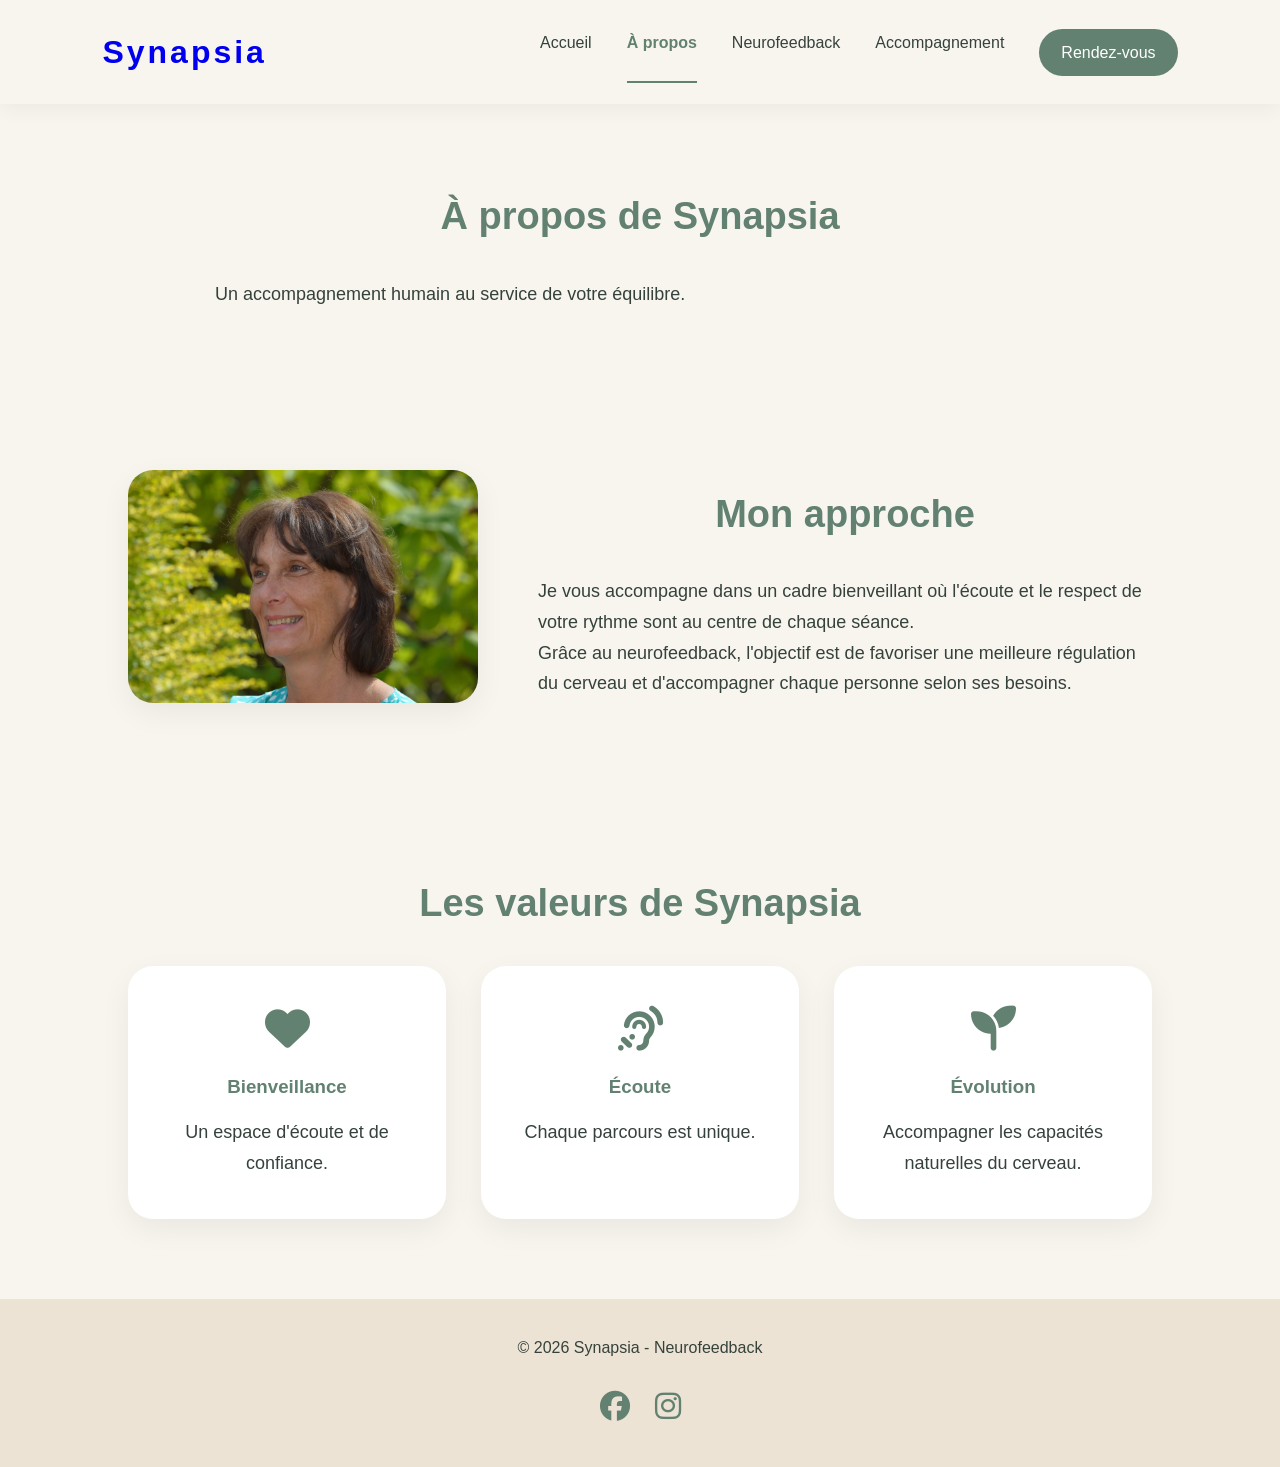
==== a-propos.html @ 9efbee6c "Premier commit" ====
<!DOCTYPE html>
<html lang="fr">

<head>

<meta charset="UTF-8">
<meta name="viewport" content="width=device-width, initial-scale=1.0">

<title>À propos - Synapsia</title>

<link rel="stylesheet" href="css/style.css">

<link rel="stylesheet" href="https://cdnjs.cloudflare.com/ajax/libs/font-awesome/6.5.2/css/all.min.css">

</head>


<body>


<header>

<h1>
    <a href="index.html">Synapsia</a>
</h1>

<button class="menu-toggle" id="menu-toggle">
☰
</button>


<nav id="menu">

<a href="index.html">Accueil</a>

<a class="active" href="a-propos.html">À propos</a>

<a href="neurofeedback.html">Neurofeedback</a>

<a href="accompagnement.html">Accompagnement</a>

<a href="rendez-vous.html">Rendez-vous</a>

</nav>

</header>



<section class="hero-small">

<h2>À propos de Synapsia</h2>

<p>
Un accompagnement humain au service de votre équilibre.
</p>

</section>



<section class="about-container">


<div class="about-photo">

    <img src="images/maman.jpg"
         alt="Portrait de la fondatrice de Synapsia">

</div>



<div class="about-text">

<h2>Mon approche</h2>


<p>

Je vous accompagne dans un cadre bienveillant
où l'écoute et le respect de votre rythme sont au centre
de chaque séance.

</p>


<p>

Grâce au neurofeedback, l'objectif est de favoriser
une meilleure régulation du cerveau et d'accompagner
chaque personne selon ses besoins.

</p>


</div>


</section>




<section>

<h2>Les valeurs de Synapsia</h2>


<div class="cards">


<div class="card">

<i class="fa-solid fa-heart"></i>

<h3>Bienveillance</h3>

<p>
Un espace d'écoute et de confiance.
</p>

</div>



<div class="card">

<i class="fa-solid fa-ear-listen"></i>

<h3>Écoute</h3>

<p>
Chaque parcours est unique.
</p>

</div>



<div class="card">

<i class="fa-solid fa-seedling"></i>

<h3>Évolution</h3>

<p>
Accompagner les capacités naturelles du cerveau.
</p>

</div>


</div>


</section>



<footer>

    <p>© 2026 Synapsia - Neurofeedback</p>

    <div class="socials">

        <a href="https://www.facebook.com/profile.php?id=100007259353514&locale=fr_FR" target="_blank">
            <i class="fa-brands fa-facebook"></i>
        </a>


        <a href="https://www.instagram.com/" target="_blank">
            <i class="fa-brands fa-instagram"></i>
        </a>

    </div>

</footer>


<script src="js/script.js"></script>


</body>

</html>
---- css/style.css ----
/* =================================
   SYNAPSIA - STYLE GLOBAL
   Neurofeedback & Bien-être
================================= */


/* RESET */

* {
    margin: 0;
    padding: 0;
    box-sizing: border-box;
}


/* VARIABLES */

:root {

    --sauge: #A7C4B5;
    --sauge-fonce: #628171;

    --creme: #F8F5EF;
    --beige: #EDE3D5;

    --bleu-doux: #B8CED8;

    --texte: #35423B;

    --blanc: #FFFFFF;

    --ombre:
    0 10px 30px rgba(0,0,0,0.06);

}



/* GENERAL */

html {
    scroll-behavior: smooth;
}


body {

    font-family:
    "Segoe UI",
    Arial,
    sans-serif;

    background:var(--creme);

    color:var(--texte);

    line-height:1.7;

}



a {
    text-decoration:none;
}



/* =================================
   HEADER / MENU
================================= */


header {

    background:
    rgba(248,245,239,0.95);

    padding:
    25px 8%;

    display:flex;

    justify-content:space-between;

    align-items:center;

    position:sticky;

    top:0;

    z-index:100;

    box-shadow:
    0 5px 20px rgba(0,0,0,.05);

}



header h1 {

    font-size:32px;

    font-weight:600;

    letter-spacing:3px;

    color:var(--sauge-fonce);

}




nav {

    display:flex;

    gap:35px;

}



nav a {

    color:var(--texte);

    font-size:16px;

    position:relative;

    transition:.3s;

}



nav a::after {

    content:"";

    position:absolute;

    left:0;

    bottom:-7px;

    width:0;

    height:2px;

    background:var(--sauge-fonce);

    transition:.3s;

}



nav a:hover,

nav a.active {

    color:var(--sauge-fonce);

    font-weight:600;

}



nav a:hover::after,

nav a.active::after {

    width:100%;

}


/* bouton rendez-vous */

nav a:last-child {

    background:var(--sauge-fonce);

    color:white;

    padding:10px 22px;

    border-radius:30px;

}


nav a:last-child:hover {

    color:white;

}



/* =================================
   HERO
================================= */


.hero {

    min-height:80vh;

    display:flex;

    flex-direction:column;

    justify-content:center;

    align-items:center;

    text-align:center;

    padding:60px 15%;

    background:

    linear-gradient(
        rgba(248,245,239,.85),
        rgba(248,245,239,.85)
    ),
    url("../images/cerveau.jpg");

    background-size:cover;

    background-position:center;

}



.hero h2 {

    font-size:55px;

    font-weight:400;

    color:var(--sauge-fonce);

    margin-bottom:25px;

}



.hero p {

    max-width:750px;

    font-size:20px;

}
/*==============================
SLIDER
==============================*/

.hero{

    position:relative;

    overflow:hidden;

    min-height:80vh;

}


.slider{

    position:absolute;

    width:100%;

    height:100%;

    top:0;

    left:0;

}


.slide{

    position:absolute;

    width:100%;

    height:100%;

    object-fit:cover;

    opacity:0;

    transition:opacity 2s ease;

}


.slide.active{

    opacity:1;

}



.hero::before{

    content:"";

    position:absolute;

    inset:0;

    background:rgba(248,245,239,.55);

    z-index:1;

}



.hero-content{

    position:relative;

    z-index:2;

    display:flex;

    flex-direction:column;

    justify-content:center;

    align-items:center;

    text-align:center;

    min-height:80vh;

    padding:0 10%;

}



/* =================================
   BOUTONS
================================= */


.btn {

    display:inline-block;

    margin-top:35px;

    padding:16px 40px;

    border-radius:50px;

    background:var(--sauge-fonce);

    color:white;

    transition:.3s;

}



.btn:hover {

    background:var(--sauge);

    transform:translateY(-4px);

}



/* =================================
   SECTIONS
================================= */


section {

    padding:80px 10%;

}



section h2 {

    text-align:center;

    font-size:38px;

    color:var(--sauge-fonce);

    margin-bottom:30px;

}



section p {

    max-width:850px;

    margin:auto;

    font-size:18px;

}



/* =================================
   CARTES
================================= */


.cards {

    display:grid;

    grid-template-columns:
    repeat(auto-fit,minmax(260px,1fr));

    gap:35px;

}



.card {

    background:white;

    padding:40px 30px;

    border-radius:25px;

    text-align:center;

    box-shadow:var(--ombre);

    transition:.3s;

}



.card:hover {

    transform:translateY(-10px);

}



.card i {

    font-size:45px;

    color:var(--sauge-fonce);

    margin-bottom:20px;

}



.card h3 {

    color:var(--sauge-fonce);

    margin-bottom:15px;

}



/* =================================
   PAGE A PROPOS
================================= */


.about-container {

    display:flex;

    align-items:center;

    gap:60px;

}



.about-photo img {

    width:350px;

    border-radius:25px;

    box-shadow:var(--ombre);

}



.about-text {

    flex:1;

}



/* =================================
   CTA
================================= */


.cta {

    text-align:center;

    background:var(--beige);

}



/* =================================
   FOOTER
================================= */


footer {

    background:var(--beige);

    text-align:center;

    padding:35px;

}



/* RESEAUX */

.socials {

    margin-top:20px;

    display:flex;

    justify-content:center;

    gap:25px;

}



.socials a {

    font-size:30px;

    color:var(--sauge-fonce);

    transition:.3s;

}



.socials a:hover {

    transform:translateY(-5px);

    color:var(--bleu-doux);

}



/* =================================
   MENU BURGER
================================= */


.menu-toggle {

    display:none;

    background:none;

    border:none;

    font-size:30px;

    color:var(--sauge-fonce);

    cursor:pointer;

}
.form-section {
    max-width:700px;
    margin:auto;
}


.contact-form {

    background:white;

    padding:40px;

    border-radius:25px;

    box-shadow:var(--ombre);

}


.contact-form label {

    display:block;

    margin-top:20px;

    margin-bottom:8px;

    font-weight:600;

}


.contact-form input,
.contact-form textarea {

    width:100%;

    padding:15px;

    border-radius:15px;

    border:1px solid #ddd;

    font-size:16px;

}


.contact-form textarea {

    resize:none;

}


.faq {

    display:flex;

    flex-direction:column;

    gap:25px;

}



/* =================================
   MOBILE
================================= */


@media screen and (max-width:768px){


header {

    flex-wrap:wrap;

}



.menu-toggle {

    display:block;

}



nav {

    display:none;

    width:100%;

    flex-direction:column;

    gap:20px;

    margin-top:25px;

}



nav.active {

    display:flex;

}



.hero h2 {

    font-size:36px;

}



.hero {

    padding:50px 8%;

}



.about-container {

    flex-direction:column;

    text-align:center;

}



.about-photo img {

    width:100%;

    max-width:320px;

}


}
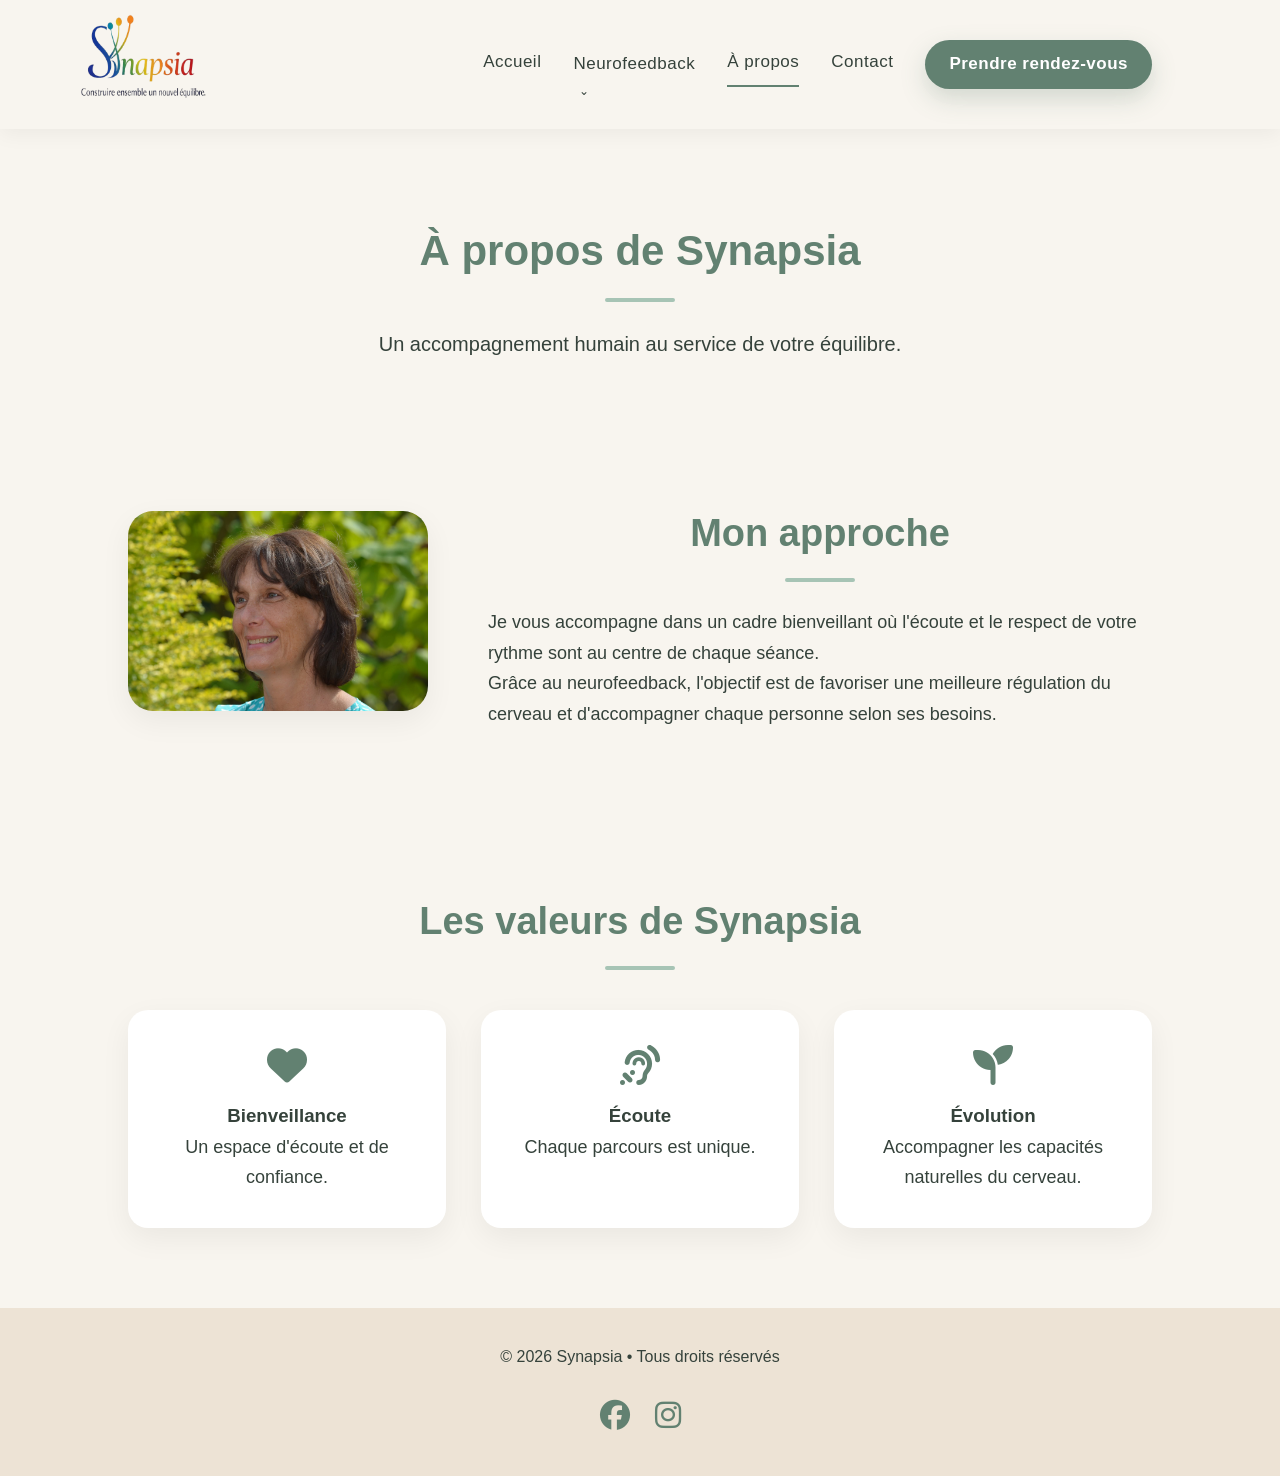
==== commit c5e8ef99: "Mise à jour Synapsia" ====
--- a/a-propos.html
+++ b/a-propos.html
@@ -20,28 +20,40 @@
 
 <header>
 
-<h1>
-    <a href="index.html">Synapsia</a>
+<h1 class="logo">
+    <a href="index.html">
+       <img src = "images/logo_Synapsia.png" alt="synapsia">
+    </a>
 </h1>
+
 
 <button class="menu-toggle" id="menu-toggle">
 ☰
 </button>
 
 
-<nav id="menu">
-
-<a href="index.html">Accueil</a>
-
-<a class="active" href="a-propos.html">À propos</a>
-
-<a href="neurofeedback.html">Neurofeedback</a>
-
-<a href="accompagnement.html">Accompagnement</a>
-
-<a href="rendez-vous.html">Rendez-vous</a>
+ <nav id="menu">
+
+    <a  href="index.html">Accueil</a>
+
+    <div class="dropdown">
+        <a href="neurofeedback.html">Neurofeedback</a>
+
+        <div class="dropdown-content">
+            <a href="neurofeedback.html#definition">Qu'est-ce que le neurofeedback ?</a>
+            <a href="neurofeedback.html#pourqui">Pour qui ?</a>
+            <a href="neurofeedback.html#seance">Déroulement d'une séance</a>
+            <a href="neurofeedback.html#faq">FAQ</a>
+        </div>
+    </div>
+
+    <a class="active" href="a-propos.html">À propos</a>
+    <a href="contact.html">Contact</a>
+
+    <a href="rendez-vous.html">Prendre rendez-vous</a>
 
 </nav>
+
 
 </header>
 
@@ -160,24 +172,27 @@
 
 <footer>
 
-    <p>© 2026 Synapsia - Neurofeedback</p>
+    <p>© 2026 Synapsia • Tous droits réservés</p>
 
     <div class="socials">
 
         <a href="https://www.facebook.com/profile.php?id=100007259353514&locale=fr_FR" target="_blank">
+
             <i class="fa-brands fa-facebook"></i>
+
         </a>
 
 
         <a href="https://www.instagram.com/" target="_blank">
+
             <i class="fa-brands fa-instagram"></i>
+
         </a>
 
     </div>
 
 </footer>
 
-
 <script src="js/script.js"></script>
 
 
--- a/css/style.css
+++ b/css/style.css
@@ -1,10 +1,6 @@
 /* =================================
    SYNAPSIA - STYLE GLOBAL
-   Neurofeedback & Bien-être
-================================= */
-
-
-/* RESET */
+================================= */
 
 * {
     margin: 0;
@@ -12,765 +8,617 @@
     box-sizing: border-box;
 }
 
-
-/* VARIABLES */
-
 :root {
-
     --sauge: #A7C4B5;
     --sauge-fonce: #628171;
-
     --creme: #F8F5EF;
     --beige: #EDE3D5;
-
     --bleu-doux: #B8CED8;
-
     --texte: #35423B;
-
     --blanc: #FFFFFF;
-
-    --ombre:
-    0 10px 30px rgba(0,0,0,0.06);
-
-}
-
-
-
-/* GENERAL */
-
-html {
-    scroll-behavior: smooth;
-}
-
+    --ombre: 0 10px 30px rgba(0,0,0,0.06);
+}
 
 body {
-
-    font-family:
-    "Segoe UI",
-    Arial,
-    sans-serif;
-
-    background:var(--creme);
-
-    color:var(--texte);
-
-    line-height:1.7;
-
-}
-
-
+    font-family: "Segoe UI", Arial, sans-serif;
+    background: var(--creme);
+    color: var(--texte);
+    line-height: 1.7;
+}
 
 a {
-    text-decoration:none;
-}
-
-
-
-/* =================================
-   HEADER / MENU
-================================= */
-
+    text-decoration: none;
+    color: inherit;
+}
+
+/* =================================
+   HEADER / MENU — CLEAN
+================================= */
 
 header {
-
-    background:
-    rgba(248,245,239,0.95);
-
-    padding:
-    25px 8%;
-
-    display:flex;
-
-    justify-content:space-between;
-
-    align-items:center;
-
-    position:sticky;
-
-    top:0;
-
-    z-index:100;
-
-    box-shadow:
-    0 5px 20px rgba(0,0,0,.05);
-
-}
-
-
-
-header h1 {
-
-    font-size:32px;
-
-    font-weight:600;
-
-    letter-spacing:3px;
-
-    color:var(--sauge-fonce);
-
-}
-
-
-
-
+    background: rgba(248,245,239,0.95);
+    backdrop-filter: blur(12px);
+   padding: 14px 10% 14px 6%;
+    display: flex;
+    justify-content: space-between;
+    align-items: center;
+
+    position: fixed;
+    top: 0;
+    left: 0;
+    width: 100%;
+
+    z-index: 1000;
+    box-shadow: 0 5px 20px rgba(0,0,0,.05);
+
+    transition: transform 0.35s ease;
+}
+
+/* Cache le header lors du scroll vers le bas */
+header.hide {
+    transform: translateY(-100%);
+}
+
+.logo img {
+    width: 130px;
+}
+
+/* Empêche le contenu d'être caché sous le header */
+body {
+    font-family: "Segoe UI", Arial, sans-serif;
+    background: var(--creme);
+    color: var(--texte);
+    line-height: 1.7;
+
+    padding-top: 95px;
+}
+
+/* MENU DESKTOP */
 nav {
-
-    display:flex;
-
-    gap:35px;
-
-}
-
-
+    display: flex;
+    gap: 32px;
+    align-items: center;
+}
 
 nav a {
-
-    color:var(--texte);
-
-    font-size:16px;
-
-    position:relative;
-
-    transition:.3s;
-
-}
-
-
+    font-size: 17px;
+    letter-spacing: 0.5px;
+    position: relative;
+    padding-bottom: 4px;
+    transition: .3s;
+}
 
 nav a::after {
-
-    content:"";
-
-    position:absolute;
-
-    left:0;
-
-    bottom:-7px;
-
-    width:0;
-
-    height:2px;
-
-    background:var(--sauge-fonce);
-
-    transition:.3s;
-
-}
-
-
-
-nav a:hover,
-
-nav a.active {
-
-    color:var(--sauge-fonce);
-
-    font-weight:600;
-
-}
-
-
+    content: "";
+    position: absolute;
+    left: 0;
+    bottom: -6px;
+    width: 0;
+    height: 2px;
+    background: var(--sauge-fonce);
+    transition: .3s;
+}
 
 nav a:hover::after,
-
 nav a.active::after {
-
-    width:100%;
-
-}
-
-
-/* bouton rendez-vous */
-
-nav a:last-child {
-
-    background:var(--sauge-fonce);
-
-    color:white;
-
-    padding:10px 22px;
-
-    border-radius:30px;
-
-}
-
-
-nav a:last-child:hover {
-
-    color:white;
-
-}
-
-
+    width: 100%;
+}
+
+/* BOUTON RDV */
+nav > a:last-child {
+    background: var(--sauge-fonce);
+    color: white;
+    padding: 10px 24px;
+    border-radius: 40px;
+    font-weight: 600;
+    box-shadow: 0 10px 25px rgba(98,129,113,.25);
+}
+
+nav > a:last-child:hover {
+    background: var(--sauge);
+}
+
+/* DROPDOWN DESKTOP */
+.dropdown {
+    position: relative;
+}
+
+.dropdown > a::after {
+    content: "⌄";
+    font-size: 12px;
+    margin-left: 6px;
+}
+
+.dropdown-content {
+    position: absolute;
+    top: 120%;
+    left: 50%;
+    transform: translateX(-50%);
+    background: white;
+    border-radius: 20px;
+    box-shadow: 0 15px 40px rgba(0,0,0,.12);
+    padding: 10px;
+    min-width: 240px;
+    opacity: 0;
+    visibility: hidden;
+    transition: .3s;
+}
+
+.dropdown:hover .dropdown-content {
+    opacity: 1;
+    visibility: visible;
+}
+
+.dropdown-content a {
+    display: block;
+    padding: 12px 16px;
+    border-radius: 12px;
+    transition: .3s;
+}
+
+.dropdown-content a:hover {
+    background: var(--creme);
+    color: var(--sauge-fonce);
+}
+
+/* =================================
+   MENU BURGER — CLEAN
+================================= */
+
+.menu-toggle {
+    display: none;
+    background: none;
+    border: none;
+    font-size: 32px;
+    color: var(--sauge-fonce);
+    cursor: pointer;
+}
 
 /* =================================
    HERO
 ================================= */
 
-
 .hero {
-
-    min-height:80vh;
-
-    display:flex;
-
-    flex-direction:column;
-
-    justify-content:center;
-
-    align-items:center;
-
-    text-align:center;
-
-    padding:60px 15%;
-
-    background:
-
-    linear-gradient(
-        rgba(248,245,239,.85),
-        rgba(248,245,239,.85)
-    ),
-    url("../images/cerveau.jpg");
-
-    background-size:cover;
-
-    background-position:center;
-
-}
-
+    position: relative;
+    min-height: 100vh;
+    display: flex;
+    justify-content: center;
+    align-items: center;
+    text-align: center;
+}
+
+.hero-bg {
+    position: absolute;
+    inset: 0;
+    width: 100%;
+    height: 100%;
+    object-fit: cover;
+}
+
+.hero-content {
+    position: relative;
+    z-index: 2;
+    max-width: 900px;
+
+    /* OPTION 2 — Fond semi-transparent premium */
+    background: rgba(255,255,255,0.6);
+    padding: 30px;
+    border-radius: 20px;
+    backdrop-filter: blur(4px);
+}
 
 
 .hero h2 {
-
-    font-size:55px;
-
-    font-weight:400;
-
-    color:var(--sauge-fonce);
-
-    margin-bottom:25px;
-
-}
-
-
+    font-size: clamp(2.5rem, 6vw, 4.5rem);
+    color: var(--sauge-fonce);
+    margin-bottom: 20px;
+}
 
 .hero p {
-
-    max-width:750px;
-
-    font-size:20px;
-
-}
-/*==============================
-SLIDER
-==============================*/
-
-.hero{
-
-    position:relative;
-
-    overflow:hidden;
-
-    min-height:80vh;
-
-}
-
-
-.slider{
-
-    position:absolute;
-
-    width:100%;
-
-    height:100%;
-
-    top:0;
-
-    left:0;
-
-}
-
-
-.slide{
-
-    position:absolute;
-
-    width:100%;
-
-    height:100%;
-
-    object-fit:cover;
-
-    opacity:0;
-
-    transition:opacity 2s ease;
-
-}
-
-
-.slide.active{
-
-    opacity:1;
-
-}
-
-
-
-.hero::before{
-
-    content:"";
-
-    position:absolute;
-
-    inset:0;
-
-    background:rgba(248,245,239,.55);
-
-    z-index:1;
-
-}
-
-
-
-.hero-content{
-
-    position:relative;
-
-    z-index:2;
-
-    display:flex;
-
-    flex-direction:column;
-
-    justify-content:center;
-
-    align-items:center;
-
-    text-align:center;
-
-    min-height:80vh;
-
-    padding:0 10%;
-
-}
-
-
+    font-size: 20px;
+    max-width: 700px;
+    margin: auto;
+}
+
+/* =================================
+   HERO SMALL (À propos)
+================================= */
+
+.hero-small {
+    text-align: center;
+    padding: 120px 10% 60px;
+}
+
+.hero-small h2 {
+    font-size: 42px;
+    color: var(--sauge-fonce);
+}
+
+.hero-small p {
+    font-size: 20px;
+    margin-top: 10px;
+}
 
 /* =================================
    BOUTONS
 ================================= */
 
-
 .btn {
-
-    display:inline-block;
-
-    margin-top:35px;
-
-    padding:16px 40px;
-
-    border-radius:50px;
-
-    background:var(--sauge-fonce);
-
-    color:white;
-
-    transition:.3s;
-
-}
-
-
+    display: inline-block;
+    margin-top: 30px;
+    padding: 14px 36px;
+    background: var(--sauge-fonce);
+    color: white;
+    border-radius: 40px;
+    font-weight: 600;
+    transition: .3s;
+}
 
 .btn:hover {
-
-    background:var(--sauge);
-
-    transform:translateY(-4px);
-
-}
-
-
+    background: var(--sauge);
+    transform: translateY(-3px);
+}
 
 /* =================================
    SECTIONS
 ================================= */
 
-
 section {
-
-    padding:80px 10%;
-
-}
-
-
+    padding: 80px 10%;
+}
 
 section h2 {
-
-    text-align:center;
-
-    font-size:38px;
-
-    color:var(--sauge-fonce);
-
-    margin-bottom:30px;
-
-}
-
-
+    text-align: center;
+    font-size: 38px;
+    color: var(--sauge-fonce);
+    margin-bottom: 25px;
+}
+
+section h2::after {
+    content: "";
+    display: block;
+    width: 70px;
+    height: 4px;
+    background: var(--sauge);
+    margin: 12px auto 0;
+    border-radius: 20px;
+}
 
 section p {
-
-    max-width:850px;
-
-    margin:auto;
-
-    font-size:18px;
-
-}
-
-
-
-/* =================================
-   CARTES
-================================= */
-
+    max-width: 850px;
+    margin: auto;
+    font-size: 18px;
+}
+
+/* =================================
+   ABOUT PAGE
+================================= */
+
+.about-container {
+    display: flex;
+    align-items: center;
+    gap: 60px;
+    justify-content: center;
+}
+
+.about-photo img {
+    width: 300px;
+    border-radius: 25px;
+    box-shadow: var(--ombre);
+    object-fit: cover;
+}
+
+.about-text {
+    flex: 1;
+}
+
+/* =================================
+   CARDS (global)
+================================= */
 
 .cards {
-
-    display:grid;
-
-    grid-template-columns:
-    repeat(auto-fit,minmax(260px,1fr));
-
-    gap:35px;
-
-}
-
+    display: grid;
+    grid-template-columns: repeat(auto-fit, minmax(260px, 1fr));
+    gap: 35px;
+    margin-top: 40px;
+}
+/* =================================
+   CTA (Accueil) — Centrage du bouton
+================================= */
+
+.cta {
+    text-align: center;        /* centre le texte + le bouton */
+    padding: 80px 10%;         /* même padding que les autres sections */
+}
+
+.cta .btn {
+    display: inline-block;     /* évite l'étirement */
+    margin: 30px auto 0;       /* centre parfaitement */
+}
 
 
 .card {
-
-    background:white;
-
-    padding:40px 30px;
-
-    border-radius:25px;
-
-    text-align:center;
-
-    box-shadow:var(--ombre);
-
-    transition:.3s;
-
-}
-
-
+    background: white;
+    padding: 35px 25px;
+    border-radius: 20px;
+    box-shadow: var(--ombre);
+    text-align: center;
+    transition: .3s;
+}
 
 .card:hover {
-
-    transform:translateY(-10px);
-
-}
-
-
+    transform: translateY(-8px);
+    box-shadow: 0 20px 40px rgba(0,0,0,.08);
+}
 
 .card i {
-
-    font-size:45px;
-
-    color:var(--sauge-fonce);
-
-    margin-bottom:20px;
-
-}
-
-
-
-.card h3 {
-
-    color:var(--sauge-fonce);
-
-    margin-bottom:15px;
-
-}
-
-
-
-/* =================================
-   PAGE A PROPOS
-================================= */
-
-
-.about-container {
-
-    display:flex;
-
-    align-items:center;
-
-    gap:60px;
-
-}
-
-
-
-.about-photo img {
-
-    width:350px;
-
-    border-radius:25px;
-
-    box-shadow:var(--ombre);
-
-}
-
-
-
-.about-text {
-
-    flex:1;
-
-}
-
-
-
-/* =================================
-   CTA
-================================= */
-
-
-.cta {
-
-    text-align:center;
-
-    background:var(--beige);
-
-}
-
-
-
-/* =================================
-   FOOTER
-================================= */
-
-
-footer {
-
-    background:var(--beige);
-
-    text-align:center;
-
-    padding:35px;
-
-}
-
-
-
-/* RESEAUX */
-
-.socials {
-
-    margin-top:20px;
-
-    display:flex;
-
-    justify-content:center;
-
-    gap:25px;
-
-}
-
-
-
-.socials a {
-
-    font-size:30px;
-
-    color:var(--sauge-fonce);
-
-    transition:.3s;
-
-}
-
-
-
-.socials a:hover {
-
-    transform:translateY(-5px);
-
-    color:var(--bleu-doux);
-
-}
-
-
-
-/* =================================
-   MENU BURGER
-================================= */
-
-
-.menu-toggle {
-
-    display:none;
-
-    background:none;
-
-    border:none;
-
-    font-size:30px;
-
-    color:var(--sauge-fonce);
-
-    cursor:pointer;
-
-}
-.form-section {
-    max-width:700px;
-    margin:auto;
-}
-
+    font-size: 40px;
+    color: var(--sauge-fonce);
+    margin-bottom: 15px;
+}
+
+/* =================================
+   POUR QUI — PREMIUM
+================================= */
+
+.pourqui {
+    background: #f7f9fc;
+    border-radius: 25px;
+    padding: 80px 10%;
+}
+
+.pourqui-cards {
+    display: grid;
+    grid-template-columns: repeat(auto-fit, minmax(260px, 1fr));
+    gap: 35px;
+    margin-top: 40px;
+}
+
+.pq-card {
+    background: white;
+    padding: 35px 25px;
+    border-radius: 20px;
+    box-shadow: var(--ombre);
+    text-align: center;
+    transition: .3s;
+}
+
+.pq-card:hover {
+    transform: translateY(-8px);
+}
+
+/* =================================
+   FAQ
+================================= */
+
+.faq {
+    max-width: 900px;
+    margin: auto;
+    display: flex;
+    flex-direction: column;
+    gap: 25px;
+}
+
+.faq-item {
+    background: white;
+    padding: 30px;
+    border-radius: 20px;
+    box-shadow: var(--ombre);
+    transition: .3s;
+}
+
+.faq-item:hover {
+    transform: translateY(-8px);
+}
+
+/* =================================
+   FORMULAIRE
+================================= */
 
 .contact-form {
-
-    background:white;
-
-    padding:40px;
-
-    border-radius:25px;
-
-    box-shadow:var(--ombre);
-
+    background: white;
+    padding: 40px;
+    border-radius: 25px;
+    box-shadow: var(--ombre);
+}
+/* Formulaire plus étroit sur grand écran */
+.contact-form {
+    max-width: 600px;   /* <-- largeur idéale */
+    margin: auto;       /* <-- centré */
 }
 
 
 .contact-form label {
-
-    display:block;
-
-    margin-top:20px;
-
-    margin-bottom:8px;
-
-    font-weight:600;
-
-}
-
+    font-weight: 600;
+    margin-top: 20px;
+}
 
 .contact-form input,
 .contact-form textarea {
-
-    width:100%;
-
-    padding:15px;
-
-    border-radius:15px;
-
-    border:1px solid #ddd;
-
-    font-size:16px;
-
-}
-
-
+    width: 100%;
+    padding: 15px;
+    border-radius: 15px;
+    border: 1px solid #ddd;
+}
+
+/* =================================
+   FOOTER
+================================= */
+
+footer {
+    background: var(--beige);
+    text-align: center;
+    padding: 35px;
+}
+
+.socials {
+    margin-top: 20px;
+    display: flex;
+    justify-content: center;
+    gap: 25px;
+}
+
+.socials a {
+    font-size: 30px;
+    color: var(--sauge-fonce);
+    transition: .3s;
+}
+
+.socials a:hover {
+    color: var(--bleu-doux);
+}
+
+/* =================================
+   MOBILE — MENU BURGER + SOUS-MENU
+================================= */
+
+@media (max-width: 768px) {
+
+    /* HEADER MOBILE */
+    header {
+        flex-wrap: wrap;
+        padding: 20px 8%;
+    }
+
+    /* BURGER */
+    .menu-toggle {
+        display: block;
+    }
+
+    /* MENU MOBILE */
+    nav {
+        display: none;
+        width: 100%;
+        flex-direction: column;
+        gap: 20px;
+        margin-top: 20px;
+        background: var(--creme);
+        padding: 20px;
+        border-radius: 20px;
+        box-shadow: 0 10px 25px rgba(0,0,0,0.08);
+
+        position: relative;
+        z-index: 200; /* IMPORTANT */
+    }
+
+    nav.active {
+        display: flex;
+    }
+
+    nav a {
+        font-size: 20px;
+        padding: 10px 0;
+        width: 100%;
+        text-align: left; /* ALIGNEMENT UNIFORME */
+    }
+
+    nav > a:last-child {
+        width: 100%;
+        text-align: left;
+    }
+
+    /* ==========================
+       SOUS-MENU MOBILE — CLEAN
+    =========================== */
+
+    .dropdown {
+        width: 100%;
+        text-align: left; /* ALIGNEMENT UNIFORME */
+    }
+
+    .dropdown > a {
+        font-size: 20px;
+        padding: 12px 0;
+        display: flex;
+        justify-content: space-between;
+        align-items: center;
+        width: 100%;
+    }
+
+    .dropdown > a::after {
+        content: "⌄";
+        transition: .3s;
+    }
+
+    .dropdown.open > a::after {
+        transform: rotate(180deg);
+    }
+
+    .dropdown-content {
+        display: none;
+        flex-direction: column;
+
+        background: white;
+        padding: 15px;
+        border-radius: 15px;
+
+        margin-top: 10px;
+        margin-bottom: 20px; /* FIX SUPERPOSITION */
+
+        box-shadow: 0 8px 20px rgba(0,0,0,0.08);
+        border: 1px solid rgba(0,0,0,0.05);
+
+        width: 100%;
+        position: relative;
+        z-index: 10;
+    }
+
+    .dropdown.open .dropdown-content {
+        display: flex;
+    }
+
+    .dropdown-content a {
+        padding: 12px 0;
+        font-size: 18px;
+        border-bottom: 1px solid rgba(0,0,0,0.05);
+        text-align: left;
+    }
+
+    .dropdown-content a:last-child {
+        border-bottom: none;
+    }
+
+    /* ABOUT MOBILE */
+    .about-container {
+        flex-direction: column;
+        text-align: center;
+    }
+
+    .about-photo img {
+        width: 100%;
+        max-width: 320px;
+    }
+}
+
+
+/* TEXTAREA */
+.popup-content textarea {
+    width: 100%;
+    padding: 15px;
+    border-radius: 15px;
+    border: 1px solid #ddd;
+    font-size: 18px;
+    resize: vertical;
+    margin-bottom: 20px;
+}
+.contact-form {
+    max-width: 600px;
+    margin: 40px auto;
+    display: flex;
+    flex-direction: column;
+    gap: 20px;
+}
+
+.contact-form input,
 .contact-form textarea {
-
-    resize:none;
-
-}
-
-
-.faq {
-
-    display:flex;
-
-    flex-direction:column;
-
-    gap:25px;
-
-}
-
-
-
-/* =================================
-   MOBILE
-================================= */
-
-
-@media screen and (max-width:768px){
-
-
-header {
-
-    flex-wrap:wrap;
-
-}
-
-
-
-.menu-toggle {
-
-    display:block;
-
-}
-
-
-
-nav {
-
-    display:none;
-
-    width:100%;
-
-    flex-direction:column;
-
-    gap:20px;
-
-    margin-top:25px;
-
-}
-
-
-
-nav.active {
-
-    display:flex;
-
-}
-
-
-
-.hero h2 {
-
-    font-size:36px;
-
-}
-
-
-
-.hero {
-
-    padding:50px 8%;
-
-}
-
-
-
-.about-container {
-
-    flex-direction:column;
-
-    text-align:center;
-
-}
-
-
-
-.about-photo img {
-
-    width:100%;
-
-    max-width:320px;
-
-}
-
-
-}+    padding: 15px;
+    border-radius: 15px;
+    border: 1px solid #ddd;
+    font-size: 18px;
+}
+
+.contact-form textarea {
+    height: 150px;
+    resize: vertical;
+}
+
